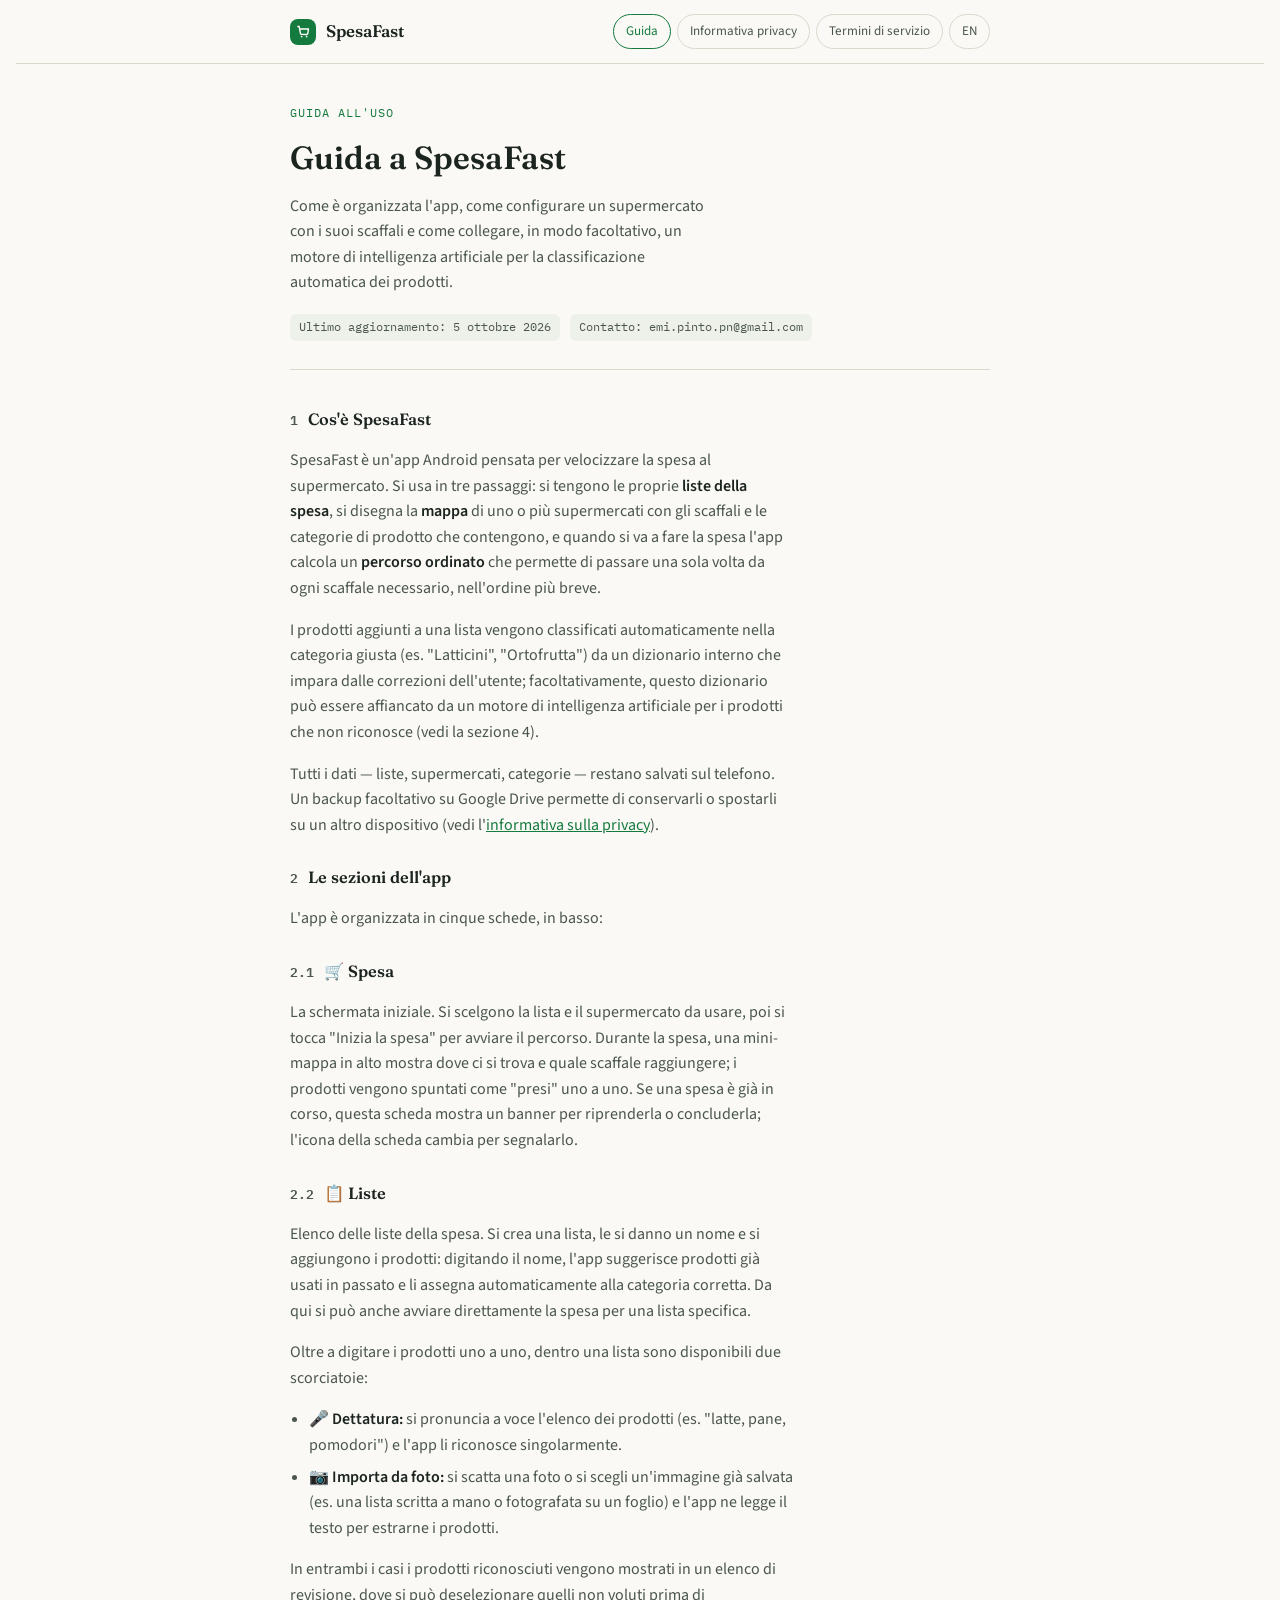
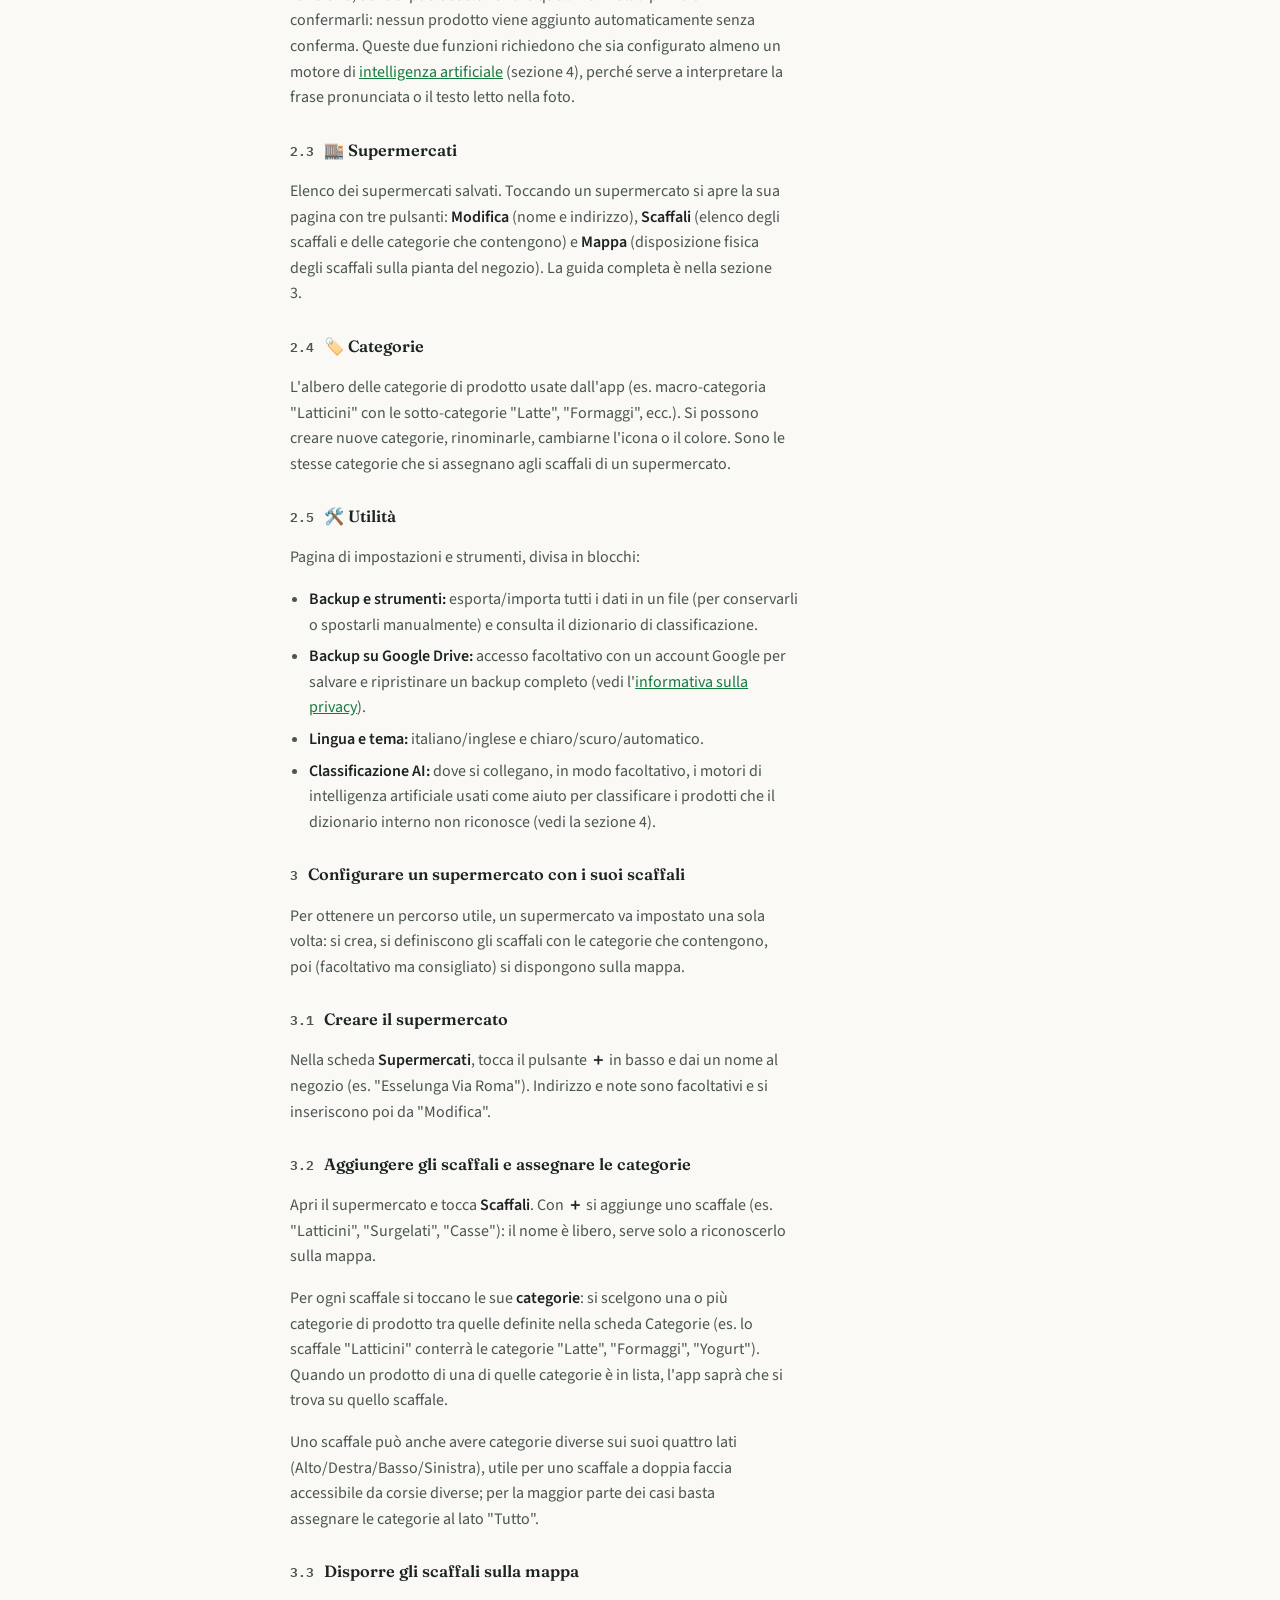
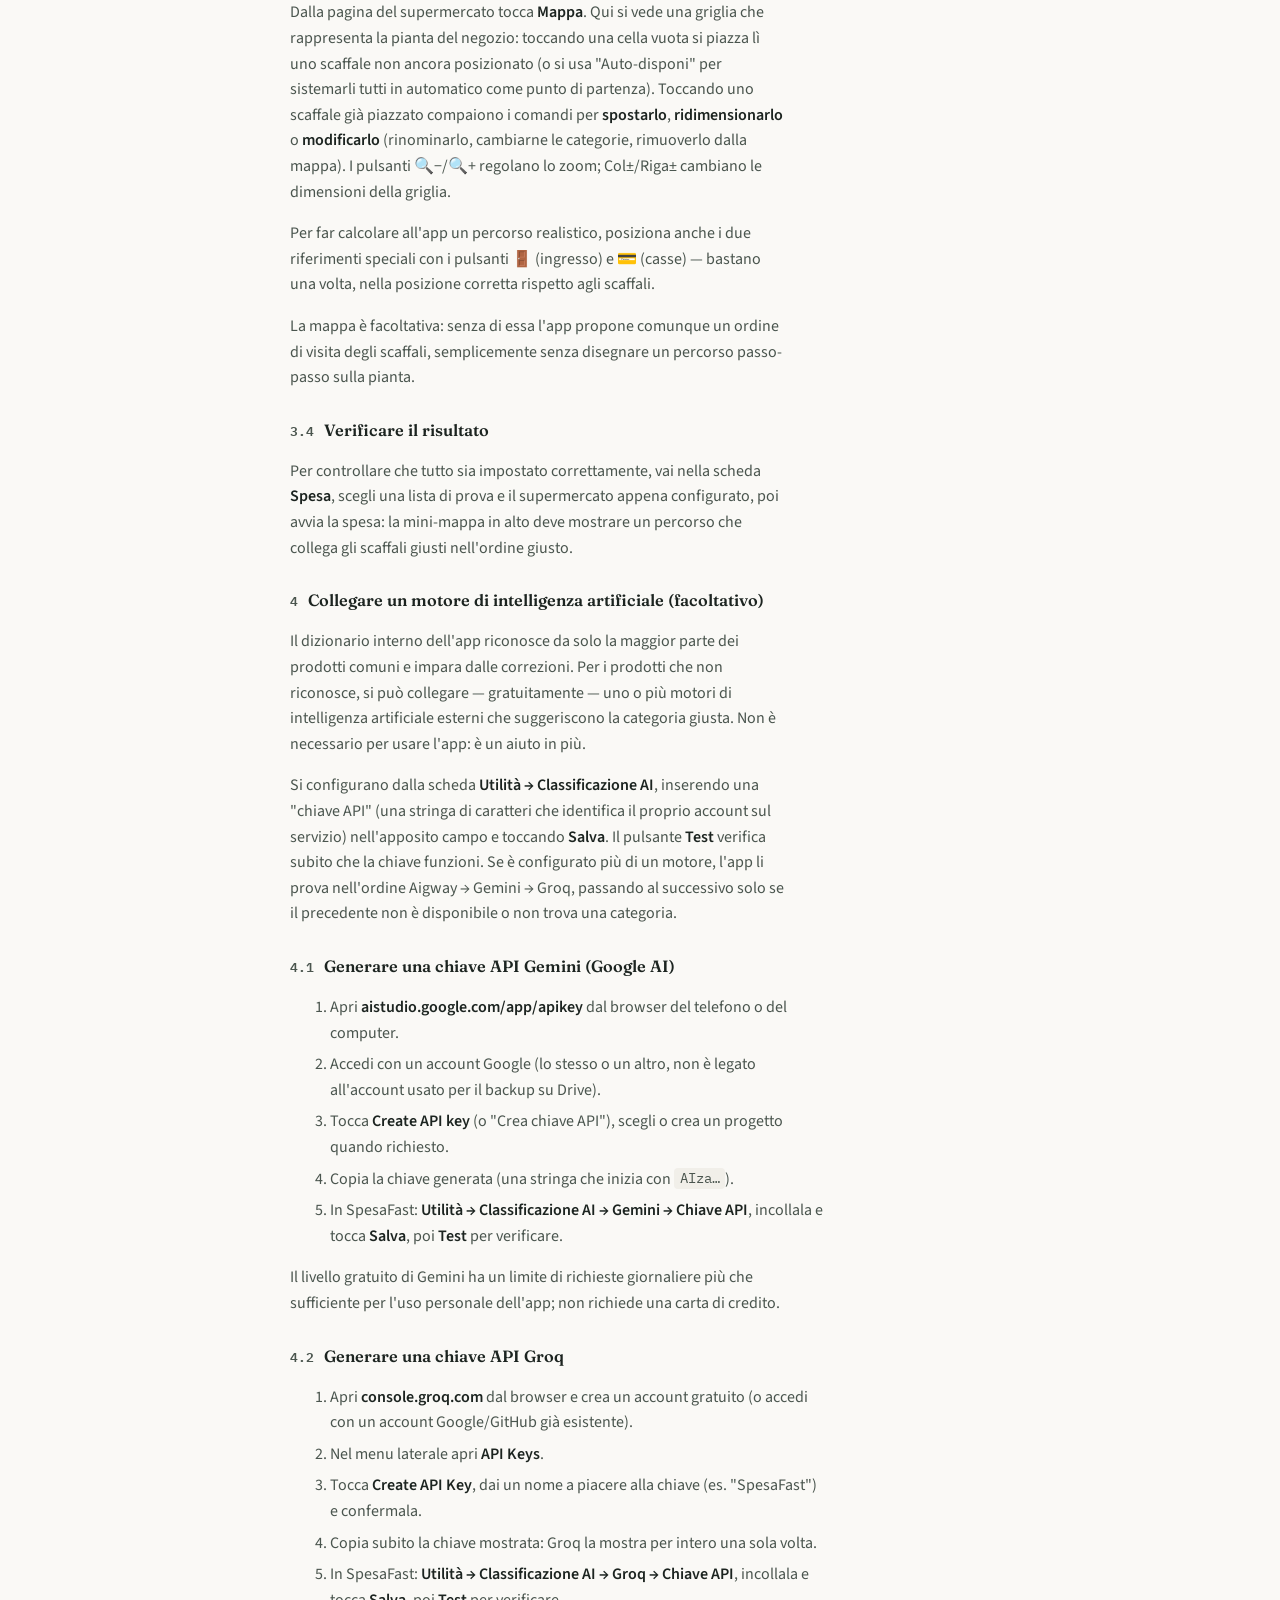
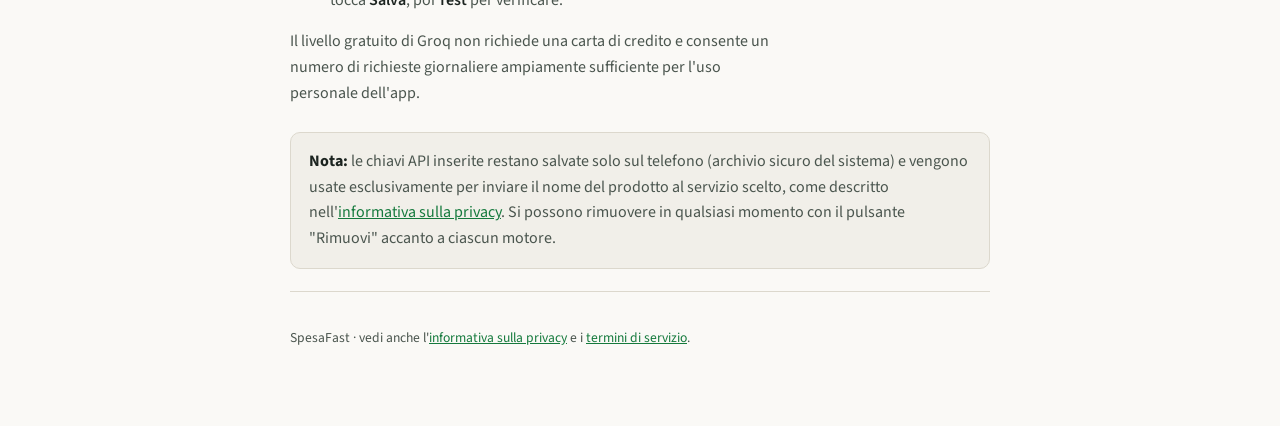
==== help.html @ c43d7022 "Aggiunta guida all'uso (IT/EN) e versioni inglesi di privacy e termini Guida con descrizione dell'ap" ====
<!doctype html>
<html lang="it">
<head>
<meta charset="utf-8">
<meta name="viewport" content="width=device-width, initial-scale=1">
<title>Guida — SpesaFast</title>
<link rel="preconnect" href="https://fonts.googleapis.com">
<link rel="preconnect" href="https://fonts.gstatic.com" crossorigin>
<link href="https://fonts.googleapis.com/css2?family=Fraunces:wght@500;600&family=Source+Sans+3:wght@400;600&family=IBM+Plex+Mono:wght@400;500&display=swap" rel="stylesheet">
<link rel="stylesheet" href="style.css">
</head>
<body>

<header class="top">
  <div class="wrap">
    <a class="brand" href="index.html">
      <span class="mark">
        <svg viewBox="0 0 24 24" fill="none" stroke="#fff" stroke-width="2.2" stroke-linecap="round" stroke-linejoin="round">
          <circle cx="9" cy="20" r="1.4" fill="#fff" stroke="none"/>
          <circle cx="17" cy="20" r="1.4" fill="#fff" stroke="none"/>
          <path d="M3 4h2l2.2 11.2a1.8 1.8 0 0 0 1.8 1.5h8a1.8 1.8 0 0 0 1.77-1.48L20 8H6.2"/>
        </svg>
      </span>
      SpesaFast
    </a>
    <nav class="jump">
      <a href="help.html" aria-current="page">Guida</a>
      <a href="privacy.html">Informativa privacy</a>
      <a href="terms.html">Termini di servizio</a>
      <a href="en/help.html" lang="en">EN</a>
    </nav>
  </div>
</header>

<main class="wrap">

  <div class="masthead">
    <span class="eyebrow">Guida all'uso</span>
    <h1>Guida a SpesaFast</h1>
    <p>Come è organizzata l'app, come configurare un supermercato con i suoi scaffali e come collegare, in modo facoltativo, un motore di intelligenza artificiale per la classificazione automatica dei prodotti.</p>
    <div class="meta">
      <span class="chip">Ultimo aggiornamento: 5 ottobre 2026</span>
      <span class="chip">Contatto: emi.pinto.pn@gmail.com</span>
    </div>
  </div>

  <article class="clause">
    <h3><span class="n">1</span> Cos'è SpesaFast</h3>
    <p>SpesaFast è un'app Android pensata per velocizzare la spesa al supermercato. Si usa in tre passaggi: si tengono le proprie <strong>liste della spesa</strong>, si disegna la <strong>mappa</strong> di uno o più supermercati con gli scaffali e le categorie di prodotto che contengono, e quando si va a fare la spesa l'app calcola un <strong>percorso ordinato</strong> che permette di passare una sola volta da ogni scaffale necessario, nell'ordine più breve.</p>
    <p>I prodotti aggiunti a una lista vengono classificati automaticamente nella categoria giusta (es. "Latticini", "Ortofrutta") da un dizionario interno che impara dalle correzioni dell'utente; facoltativamente, questo dizionario può essere affiancato da un motore di intelligenza artificiale per i prodotti che non riconosce (vedi la sezione 4).</p>
    <p>Tutti i dati — liste, supermercati, categorie — restano salvati sul telefono. Un backup facoltativo su Google Drive permette di conservarli o spostarli su un altro dispositivo (vedi l'<a href="privacy.html">informativa sulla privacy</a>).</p>
  </article>

  <article class="clause">
    <h3><span class="n">2</span> Le sezioni dell'app</h3>
    <p>L'app è organizzata in cinque schede, in basso:</p>
  </article>

  <article class="clause">
    <h3><span class="n">2.1</span> 🛒 Spesa</h3>
    <p>La schermata iniziale. Si scelgono la lista e il supermercato da usare, poi si tocca "Inizia la spesa" per avviare il percorso. Durante la spesa, una mini-mappa in alto mostra dove ci si trova e quale scaffale raggiungere; i prodotti vengono spuntati come "presi" uno a uno. Se una spesa è già in corso, questa scheda mostra un banner per riprenderla o concluderla; l'icona della scheda cambia per segnalarlo.</p>
  </article>

  <article class="clause">
    <h3><span class="n">2.2</span> 📋 Liste</h3>
    <p>Elenco delle liste della spesa. Si crea una lista, le si danno un nome e si aggiungono i prodotti: digitando il nome, l'app suggerisce prodotti già usati in passato e li assegna automaticamente alla categoria corretta. Da qui si può anche avviare direttamente la spesa per una lista specifica.</p>
    <p>Oltre a digitare i prodotti uno a uno, dentro una lista sono disponibili due scorciatoie:</p>
    <ul>
      <li><strong>🎤 Dettatura:</strong> si pronuncia a voce l'elenco dei prodotti (es. "latte, pane, pomodori") e l'app li riconosce singolarmente.</li>
      <li><strong>📷 Importa da foto:</strong> si scatta una foto o si scegli un'immagine già salvata (es. una lista scritta a mano o fotografata su un foglio) e l'app ne legge il testo per estrarne i prodotti.</li>
    </ul>
    <p>In entrambi i casi i prodotti riconosciuti vengono mostrati in un elenco di revisione, dove si può deselezionare quelli non voluti prima di confermarli: nessun prodotto viene aggiunto automaticamente senza conferma. Queste due funzioni richiedono che sia configurato almeno un motore di <a href="help.html#ai">intelligenza artificiale</a> (sezione 4), perché serve a interpretare la frase pronunciata o il testo letto nella foto.</p>
  </article>

  <article class="clause">
    <h3><span class="n">2.3</span> 🏬 Supermercati</h3>
    <p>Elenco dei supermercati salvati. Toccando un supermercato si apre la sua pagina con tre pulsanti: <strong>Modifica</strong> (nome e indirizzo), <strong>Scaffali</strong> (elenco degli scaffali e delle categorie che contengono) e <strong>Mappa</strong> (disposizione fisica degli scaffali sulla pianta del negozio). La guida completa è nella sezione 3.</p>
  </article>

  <article class="clause">
    <h3><span class="n">2.4</span> 🏷️ Categorie</h3>
    <p>L'albero delle categorie di prodotto usate dall'app (es. macro-categoria "Latticini" con le sotto-categorie "Latte", "Formaggi", ecc.). Si possono creare nuove categorie, rinominarle, cambiarne l'icona o il colore. Sono le stesse categorie che si assegnano agli scaffali di un supermercato.</p>
  </article>

  <article class="clause">
    <h3><span class="n">2.5</span> 🛠️ Utilità</h3>
    <p>Pagina di impostazioni e strumenti, divisa in blocchi:</p>
    <ul>
      <li><strong>Backup e strumenti:</strong> esporta/importa tutti i dati in un file (per conservarli o spostarli manualmente) e consulta il dizionario di classificazione.</li>
      <li><strong>Backup su Google Drive:</strong> accesso facoltativo con un account Google per salvare e ripristinare un backup completo (vedi l'<a href="privacy.html">informativa sulla privacy</a>).</li>
      <li><strong>Lingua e tema:</strong> italiano/inglese e chiaro/scuro/automatico.</li>
      <li><strong>Classificazione AI:</strong> dove si collegano, in modo facoltativo, i motori di intelligenza artificiale usati come aiuto per classificare i prodotti che il dizionario interno non riconosce (vedi la sezione 4).</li>
    </ul>
  </article>

  <article class="clause">
    <h3><span class="n">3</span> Configurare un supermercato con i suoi scaffali</h3>
    <p>Per ottenere un percorso utile, un supermercato va impostato una sola volta: si crea, si definiscono gli scaffali con le categorie che contengono, poi (facoltativo ma consigliato) si dispongono sulla mappa.</p>
  </article>

  <article class="clause">
    <h3><span class="n">3.1</span> Creare il supermercato</h3>
    <p>Nella scheda <strong>Supermercati</strong>, tocca il pulsante <strong>＋</strong> in basso e dai un nome al negozio (es. "Esselunga Via Roma"). Indirizzo e note sono facoltativi e si inseriscono poi da "Modifica".</p>
  </article>

  <article class="clause">
    <h3><span class="n">3.2</span> Aggiungere gli scaffali e assegnare le categorie</h3>
    <p>Apri il supermercato e tocca <strong>Scaffali</strong>. Con <strong>＋</strong> si aggiunge uno scaffale (es. "Latticini", "Surgelati", "Casse"): il nome è libero, serve solo a riconoscerlo sulla mappa.</p>
    <p>Per ogni scaffale si toccano le sue <strong>categorie</strong>: si scelgono una o più categorie di prodotto tra quelle definite nella scheda Categorie (es. lo scaffale "Latticini" conterrà le categorie "Latte", "Formaggi", "Yogurt"). Quando un prodotto di una di quelle categorie è in lista, l'app saprà che si trova su quello scaffale.</p>
    <p>Uno scaffale può anche avere categorie diverse sui suoi quattro lati (Alto/Destra/Basso/Sinistra), utile per uno scaffale a doppia faccia accessibile da corsie diverse; per la maggior parte dei casi basta assegnare le categorie al lato "Tutto".</p>
  </article>

  <article class="clause">
    <h3><span class="n">3.3</span> Disporre gli scaffali sulla mappa</h3>
    <p>Dalla pagina del supermercato tocca <strong>Mappa</strong>. Qui si vede una griglia che rappresenta la pianta del negozio: toccando una cella vuota si piazza lì uno scaffale non ancora posizionato (o si usa "Auto-disponi" per sistemarli tutti in automatico come punto di partenza). Toccando uno scaffale già piazzato compaiono i comandi per <strong>spostarlo</strong>, <strong>ridimensionarlo</strong> o <strong>modificarlo</strong> (rinominarlo, cambiarne le categorie, rimuoverlo dalla mappa). I pulsanti 🔍−/🔍+ regolano lo zoom; Col±/Riga± cambiano le dimensioni della griglia.</p>
    <p>Per far calcolare all'app un percorso realistico, posiziona anche i due riferimenti speciali con i pulsanti 🚪 (ingresso) e 💳 (casse) — bastano una volta, nella posizione corretta rispetto agli scaffali.</p>
    <p>La mappa è facoltativa: senza di essa l'app propone comunque un ordine di visita degli scaffali, semplicemente senza disegnare un percorso passo-passo sulla pianta.</p>
  </article>

  <article class="clause">
    <h3><span class="n">3.4</span> Verificare il risultato</h3>
    <p>Per controllare che tutto sia impostato correttamente, vai nella scheda <strong>Spesa</strong>, scegli una lista di prova e il supermercato appena configurato, poi avvia la spesa: la mini-mappa in alto deve mostrare un percorso che collega gli scaffali giusti nell'ordine giusto.</p>
  </article>

  <article class="clause" id="ai">
    <h3><span class="n">4</span> Collegare un motore di intelligenza artificiale (facoltativo)</h3>
    <p>Il dizionario interno dell'app riconosce da solo la maggior parte dei prodotti comuni e impara dalle correzioni. Per i prodotti che non riconosce, si può collegare — gratuitamente — uno o più motori di intelligenza artificiale esterni che suggeriscono la categoria giusta. Non è necessario per usare l'app: è un aiuto in più.</p>
    <p>Si configurano dalla scheda <strong>Utilità → Classificazione AI</strong>, inserendo una "chiave API" (una stringa di caratteri che identifica il proprio account sul servizio) nell'apposito campo e toccando <strong>Salva</strong>. Il pulsante <strong>Test</strong> verifica subito che la chiave funzioni. Se è configurato più di un motore, l'app li prova nell'ordine Aigway → Gemini → Groq, passando al successivo solo se il precedente non è disponibile o non trova una categoria.</p>
  </article>

  <article class="clause">
    <h3><span class="n">4.1</span> Generare una chiave API Gemini (Google AI)</h3>
    <ol>
      <li>Apri <strong>aistudio.google.com/app/apikey</strong> dal browser del telefono o del computer.</li>
      <li>Accedi con un account Google (lo stesso o un altro, non è legato all'account usato per il backup su Drive).</li>
      <li>Tocca <strong>Create API key</strong> (o "Crea chiave API"), scegli o crea un progetto quando richiesto.</li>
      <li>Copia la chiave generata (una stringa che inizia con <code>AIza…</code>).</li>
      <li>In SpesaFast: <strong>Utilità → Classificazione AI → Gemini → Chiave API</strong>, incollala e tocca <strong>Salva</strong>, poi <strong>Test</strong> per verificare.</li>
    </ol>
    <p>Il livello gratuito di Gemini ha un limite di richieste giornaliere più che sufficiente per l'uso personale dell'app; non richiede una carta di credito.</p>
  </article>

  <article class="clause">
    <h3><span class="n">4.2</span> Generare una chiave API Groq</h3>
    <ol>
      <li>Apri <strong>console.groq.com</strong> dal browser e crea un account gratuito (o accedi con un account Google/GitHub già esistente).</li>
      <li>Nel menu laterale apri <strong>API Keys</strong>.</li>
      <li>Tocca <strong>Create API Key</strong>, dai un nome a piacere alla chiave (es. "SpesaFast") e confermala.</li>
      <li>Copia subito la chiave mostrata: Groq la mostra per intero una sola volta.</li>
      <li>In SpesaFast: <strong>Utilità → Classificazione AI → Groq → Chiave API</strong>, incollala e tocca <strong>Salva</strong>, poi <strong>Test</strong> per verificare.</li>
    </ol>
    <p>Il livello gratuito di Groq non richiede una carta di credito e consente un numero di richieste giornaliere ampiamente sufficiente per l'uso personale dell'app.</p>
  </article>

  <div class="callout">
    <p><strong>Nota:</strong> le chiavi API inserite restano salvate solo sul telefono (archivio sicuro del sistema) e vengono usate esclusivamente per inviare il nome del prodotto al servizio scelto, come descritto nell'<a href="privacy.html">informativa sulla privacy</a>. Si possono rimuovere in qualsiasi momento con il pulsante "Rimuovi" accanto a ciascun motore.</p>
  </div>

  <footer class="page">
    <p>SpesaFast · vedi anche l'<a href="privacy.html">informativa sulla privacy</a> e i <a href="terms.html">termini di servizio</a>.</p>
  </footer>

</main>
</body>
</html>
---- style.css ----
:root{
  --ink:#1c2420;
  --ink-soft:#4a554e;
  --paper:#faf9f6;
  --paper-raised:#f1efe9;
  --rule:#dcd8cd;
  --accent:#157a3d;
  --accent-soft:#e4f1e8;
  --mono-chip:#eef0ea;
  --maxw:700px;
}
@media (prefers-color-scheme: dark){
  :root{
    --ink:#eef0ea;
    --ink-soft:#aab3a7;
    --paper:#15180f;
    --paper-raised:#1d2217;
    --rule:#333a2c;
    --accent:#5fd089;
    --accent-soft:#1d2f22;
    --mono-chip:#1f2419;
  }
}
*{box-sizing:border-box;}
body{
  background:var(--paper);
  color:var(--ink);
  font-family:"Source Sans 3", -apple-system, "Segoe UI", sans-serif;
  font-size:16px;
  line-height:1.6;
  margin:0;
  padding-inline:16px;
}
h1,h2,h3{
  font-family:"Fraunces", Georgia, serif;
  font-weight:600;
  color:var(--ink);
  margin:0;
}
.wrap{max-width:var(--maxw); margin-inline:auto;}

header.top{
  position:sticky; top:0;
  background:var(--paper);
  border-bottom:1px solid var(--rule);
  z-index:5;
}
header.top .wrap{
  display:flex; align-items:center; justify-content:space-between;
  gap:12px; padding-block:14px; flex-wrap:wrap;
}
.brand{display:flex; align-items:center; gap:10px; font-family:"Fraunces",serif; font-weight:600; font-size:1.05rem; text-decoration:none; color:var(--ink);}
.brand .mark{
  width:26px; height:26px; border-radius:8px;
  background:var(--accent); flex:none;
  display:grid; place-items:center;
}
.brand .mark svg{width:15px; height:15px;}
nav.jump{display:flex; gap:6px; flex-wrap:wrap;}
nav.jump a{
  font-size:.82rem; padding:6px 12px; border-radius:999px;
  border:1px solid var(--rule); color:var(--ink-soft); text-decoration:none;
  white-space:nowrap;
}
nav.jump a:hover, nav.jump a[aria-current]{border-color:var(--accent); color:var(--accent);}

main{padding-block:40px 64px;}

.masthead{padding-block-end:28px; border-bottom:1px solid var(--rule); margin-block-end:36px;}
.masthead .eyebrow{
  font-family:"IBM Plex Mono", ui-monospace, monospace;
  font-size:.72rem; letter-spacing:.09em; text-transform:uppercase;
  color:var(--accent); margin-block-end:10px; display:block;
}
.masthead h1{font-size:2rem;}
.masthead p{color:var(--ink-soft); margin-block-start:10px; max-width:52ch;}
.meta{display:flex; gap:10px; flex-wrap:wrap; margin-block-start:18px;}
.chip{
  font-family:"IBM Plex Mono", ui-monospace, monospace;
  font-size:.74rem; background:var(--mono-chip); color:var(--ink-soft);
  border-radius:6px; padding:4px 9px;
}

article.clause{margin-block-end:26px;}
article.clause h3{
  font-size:1.02rem; display:flex; gap:10px; align-items:baseline;
  margin-block-end:8px; font-family:"Fraunces",serif;
}
article.clause h3 .n{
  font-family:"IBM Plex Mono", ui-monospace, monospace;
  color:var(--ink-soft); font-size:.82rem; flex:none;
}
article.clause p, article.clause li{color:var(--ink-soft); max-width:62ch;}
article.clause p + p{margin-block-start:10px;}
article.clause ul{margin:8px 0 0; padding-inline-start:1.2em;}
article.clause li + li{margin-block-start:6px;}
article.clause strong{color:var(--ink); font-weight:600;}
article.clause code{
  font-family:"IBM Plex Mono", ui-monospace, monospace; font-size:.88em;
  background:var(--paper-raised); padding:.1em .4em; border-radius:4px;
}

.callout{
  border:1px solid var(--rule); background:var(--paper-raised);
  border-radius:10px; padding:16px 18px; margin-block:22px;
}
.callout p{color:var(--ink-soft); margin:0; max-width:none;}
.callout strong{color:var(--ink);}

footer.page{
  border-top:1px solid var(--rule); padding-block-start:22px;
  color:var(--ink-soft); font-size:.85rem;
}
footer.page a{color:var(--accent);}

a{color:var(--accent);}

@media (max-width:520px){
  header.top .wrap{flex-direction:column; align-items:flex-start; gap:10px;}
  .masthead h1{font-size:1.6rem;}
}
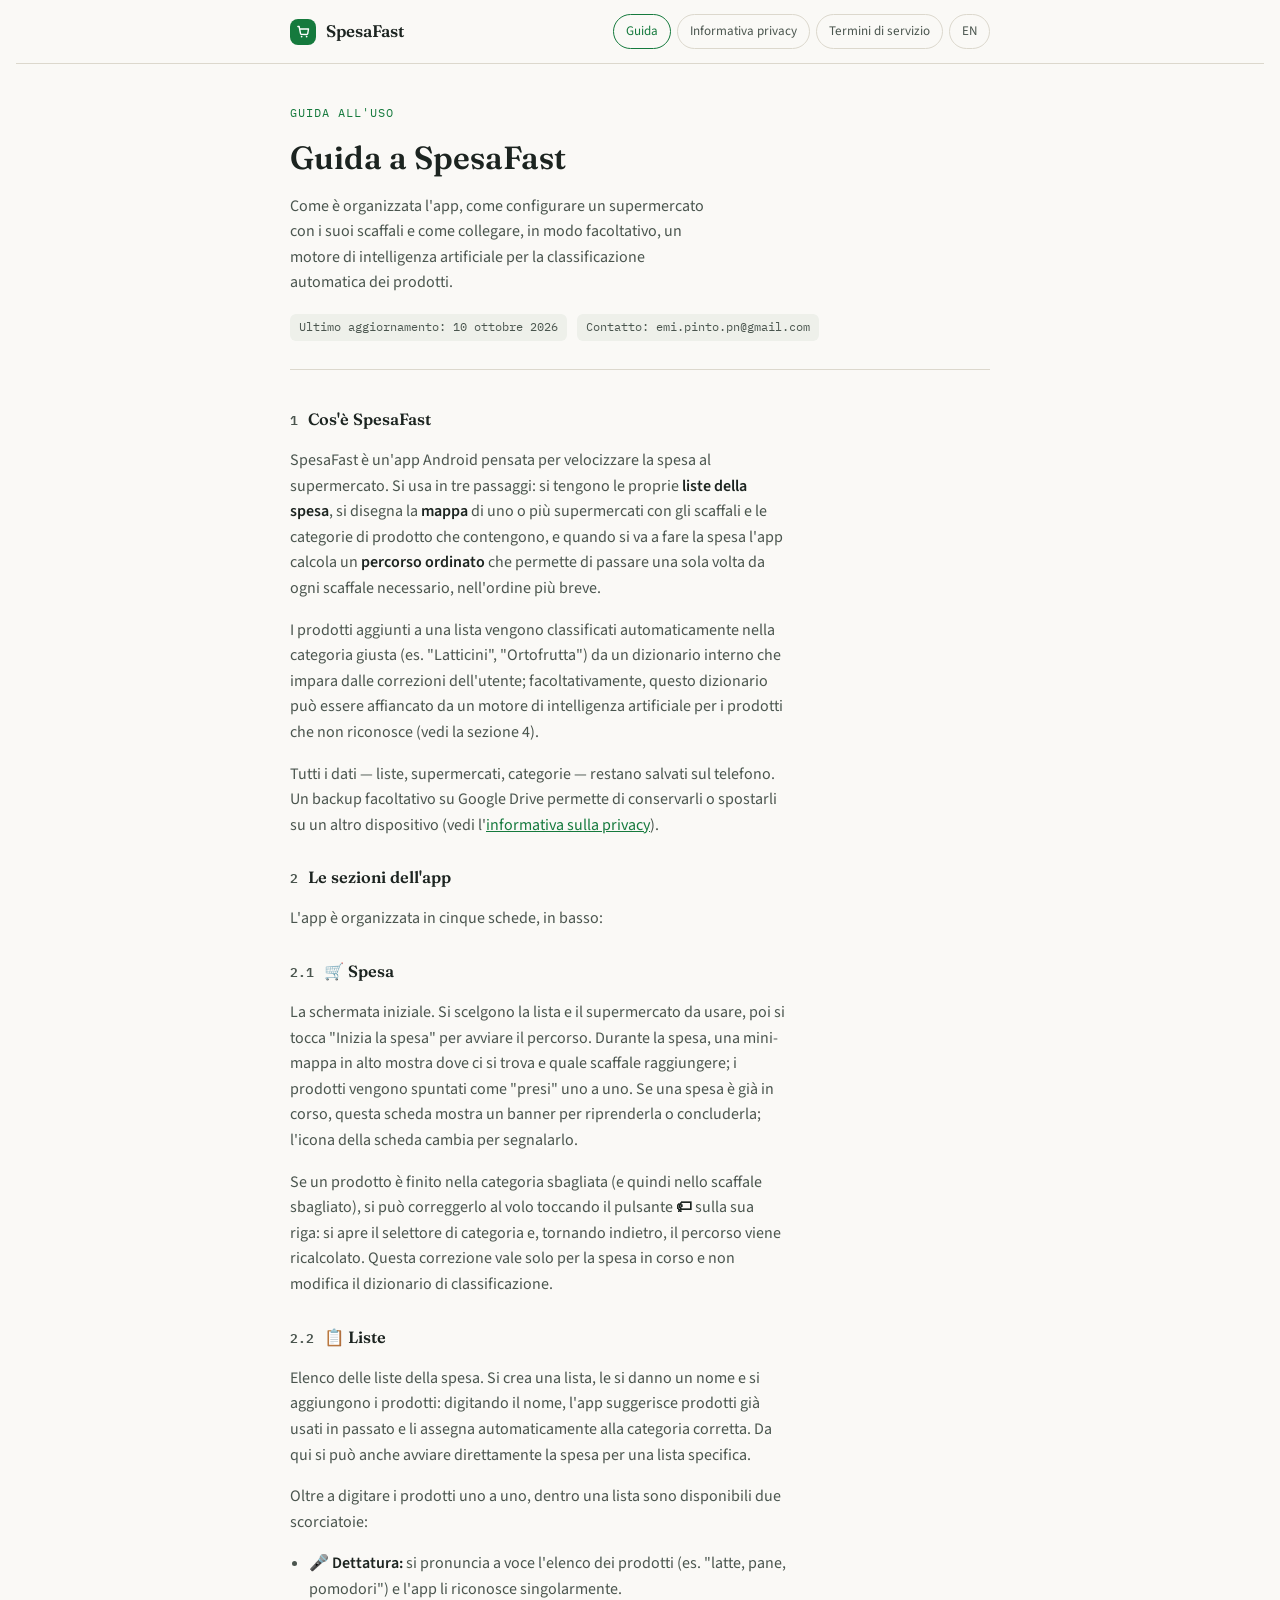
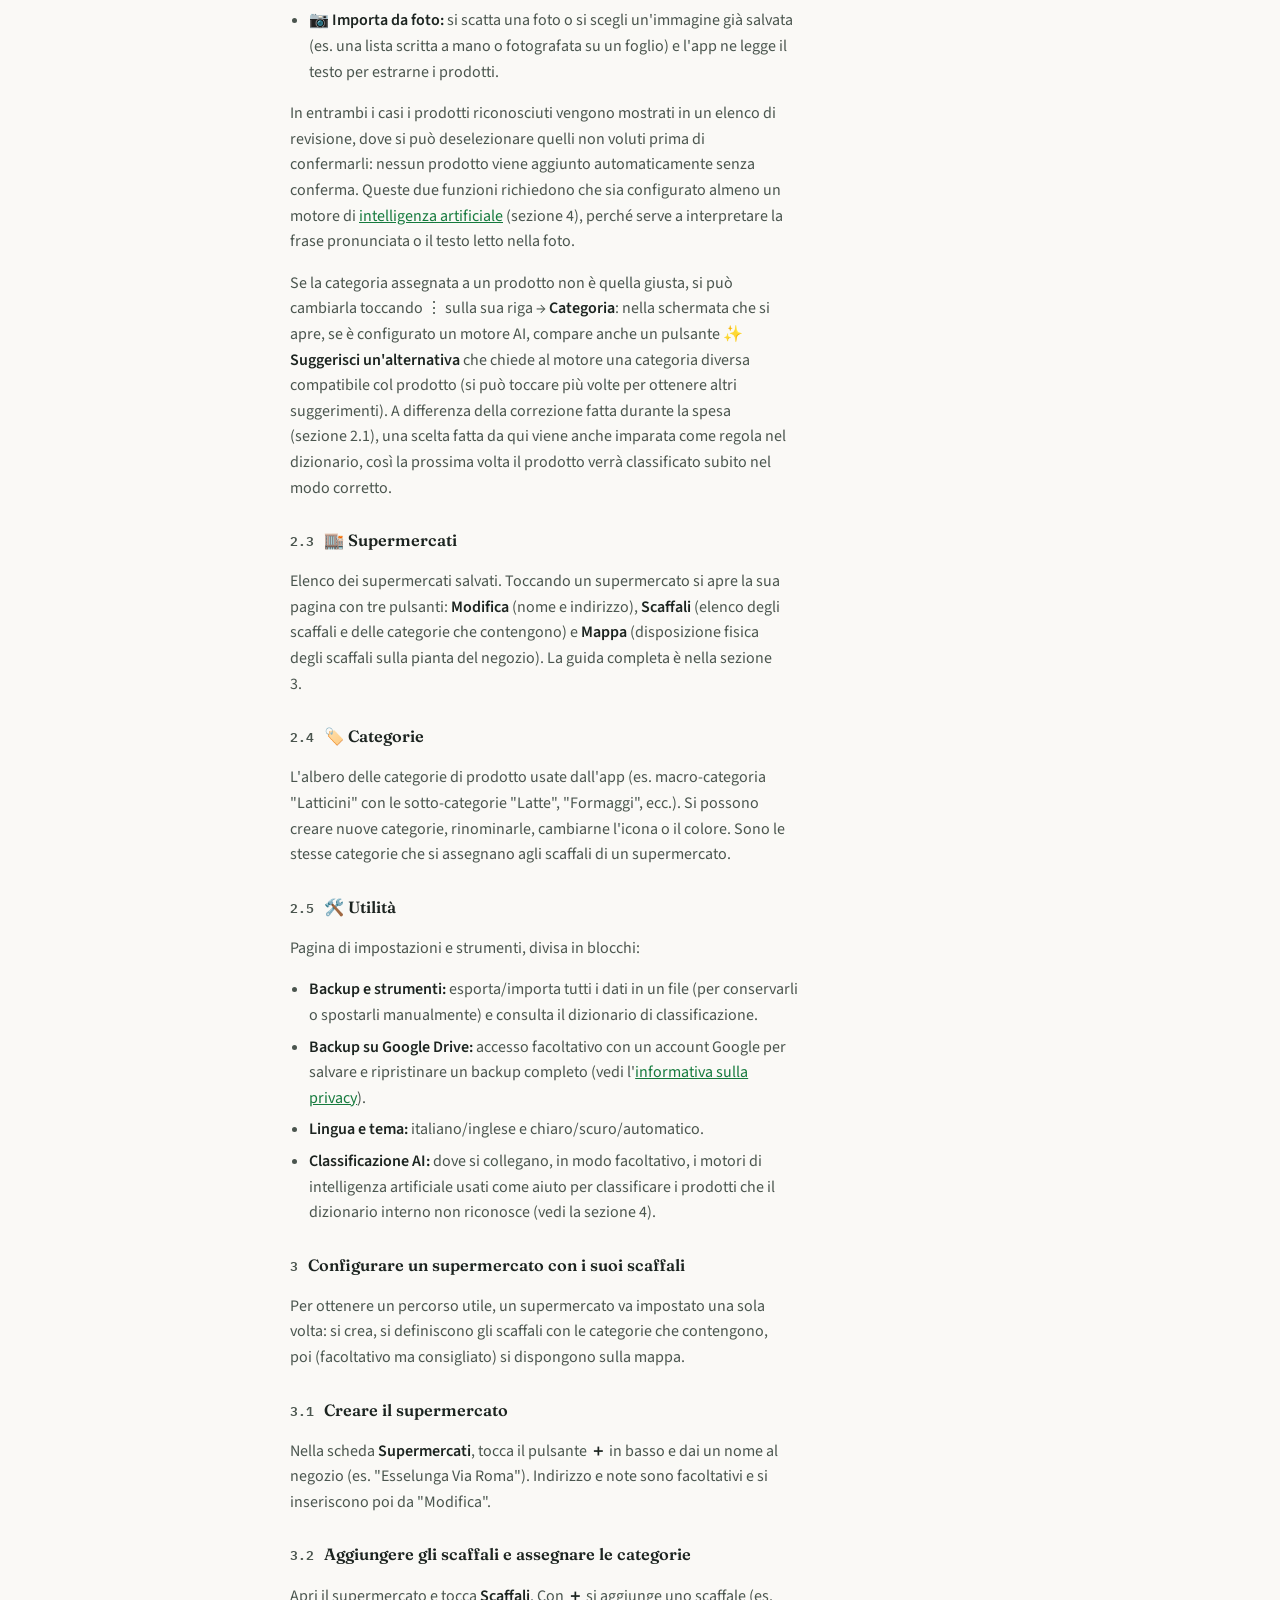
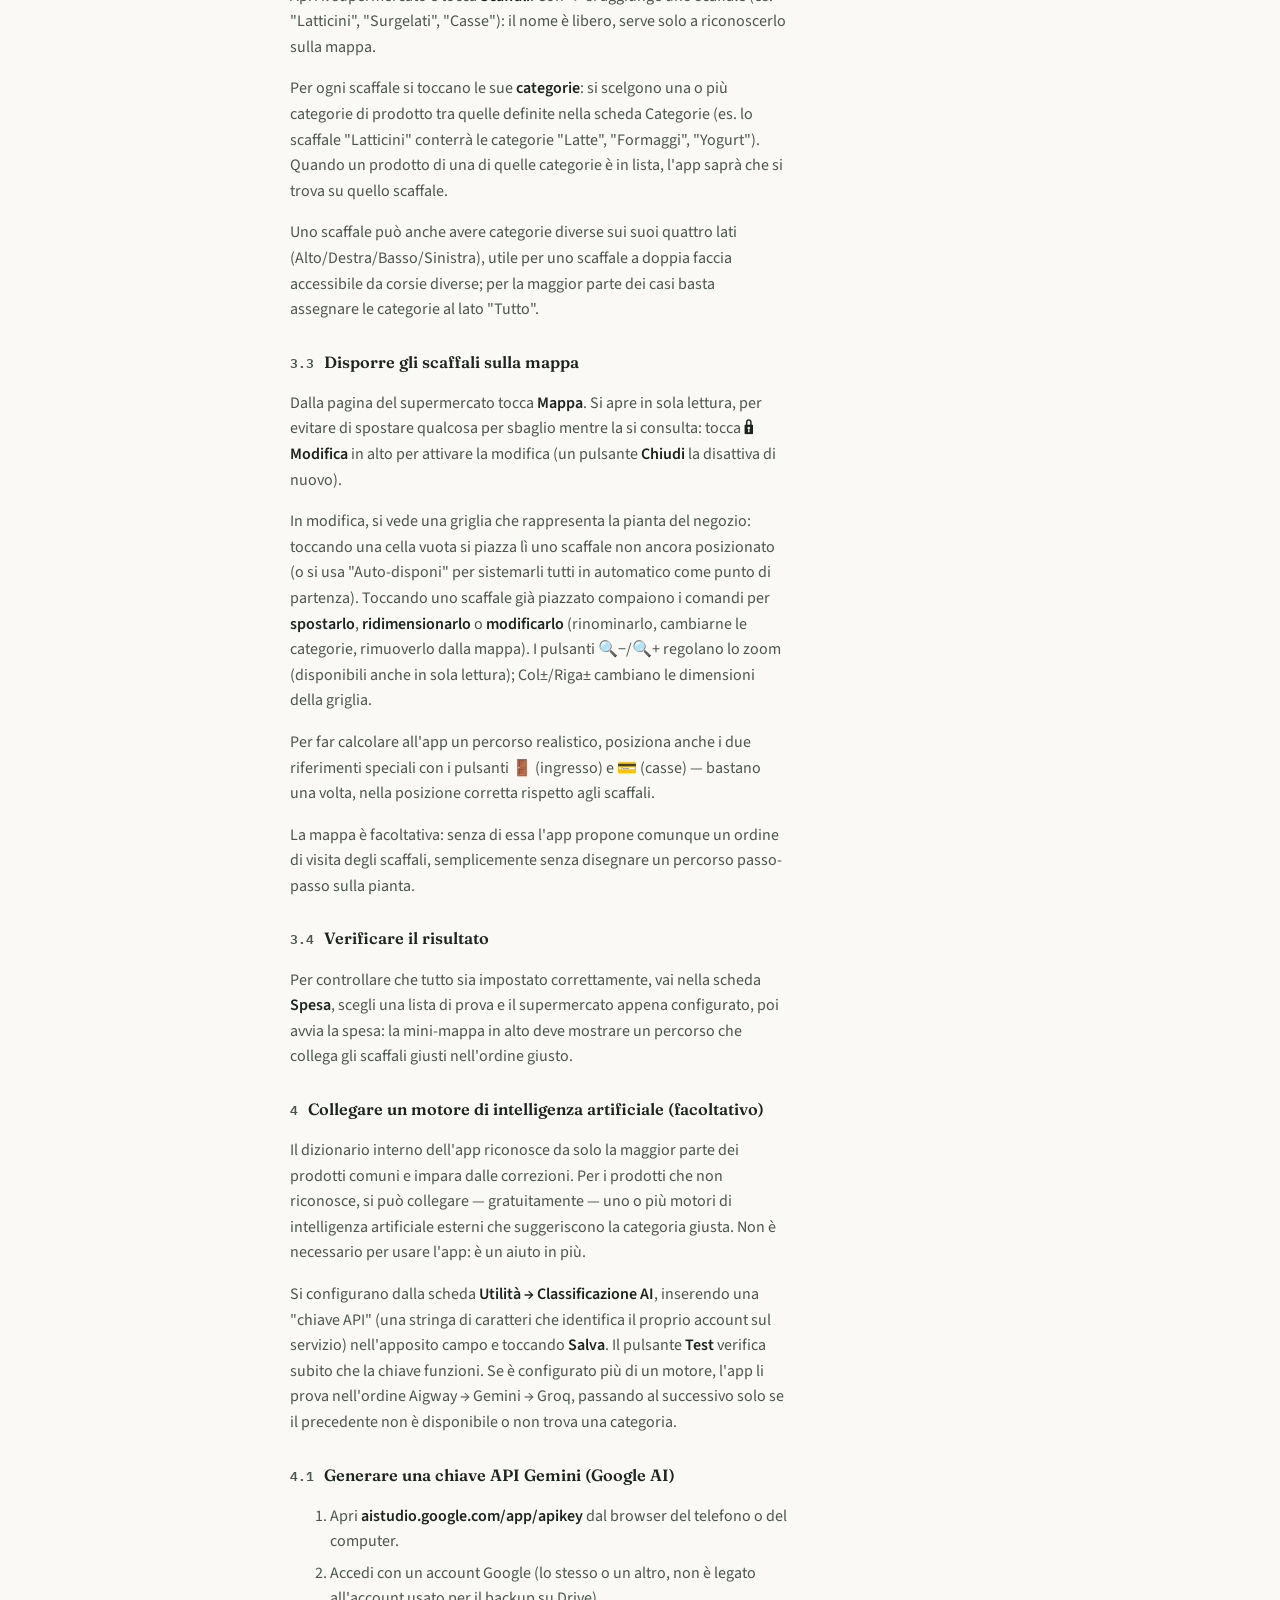
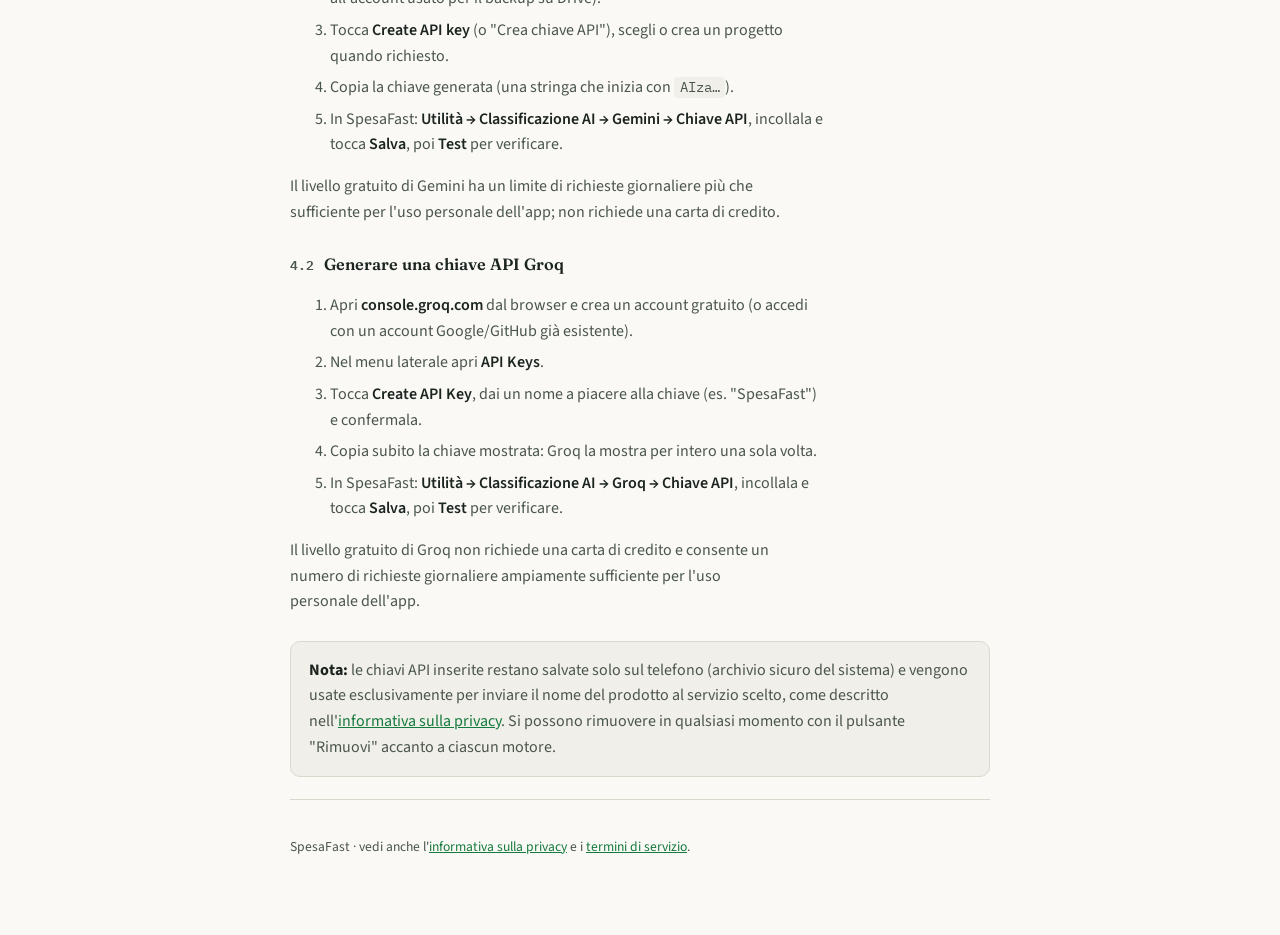
==== commit 93f8a7a5: "Aggiorna la guida con le ultime novità dell'app Mappa in sola lettura con pulsante Modifica, correzi" ====
--- a/help.html
+++ b/help.html
@@ -39,7 +39,7 @@
     <h1>Guida a SpesaFast</h1>
     <p>Come è organizzata l'app, come configurare un supermercato con i suoi scaffali e come collegare, in modo facoltativo, un motore di intelligenza artificiale per la classificazione automatica dei prodotti.</p>
     <div class="meta">
-      <span class="chip">Ultimo aggiornamento: 5 ottobre 2026</span>
+      <span class="chip">Ultimo aggiornamento: 10 ottobre 2026</span>
       <span class="chip">Contatto: emi.pinto.pn@gmail.com</span>
     </div>
   </div>
@@ -59,6 +59,7 @@
   <article class="clause">
     <h3><span class="n">2.1</span> 🛒 Spesa</h3>
     <p>La schermata iniziale. Si scelgono la lista e il supermercato da usare, poi si tocca "Inizia la spesa" per avviare il percorso. Durante la spesa, una mini-mappa in alto mostra dove ci si trova e quale scaffale raggiungere; i prodotti vengono spuntati come "presi" uno a uno. Se una spesa è già in corso, questa scheda mostra un banner per riprenderla o concluderla; l'icona della scheda cambia per segnalarlo.</p>
+    <p>Se un prodotto è finito nella categoria sbagliata (e quindi nello scaffale sbagliato), si può correggerlo al volo toccando il pulsante <strong>🏷</strong> sulla sua riga: si apre il selettore di categoria e, tornando indietro, il percorso viene ricalcolato. Questa correzione vale solo per la spesa in corso e non modifica il dizionario di classificazione.</p>
   </article>
 
   <article class="clause">
@@ -70,6 +71,7 @@
       <li><strong>📷 Importa da foto:</strong> si scatta una foto o si scegli un'immagine già salvata (es. una lista scritta a mano o fotografata su un foglio) e l'app ne legge il testo per estrarne i prodotti.</li>
     </ul>
     <p>In entrambi i casi i prodotti riconosciuti vengono mostrati in un elenco di revisione, dove si può deselezionare quelli non voluti prima di confermarli: nessun prodotto viene aggiunto automaticamente senza conferma. Queste due funzioni richiedono che sia configurato almeno un motore di <a href="help.html#ai">intelligenza artificiale</a> (sezione 4), perché serve a interpretare la frase pronunciata o il testo letto nella foto.</p>
+    <p>Se la categoria assegnata a un prodotto non è quella giusta, si può cambiarla toccando ⋮ sulla sua riga → <strong>Categoria</strong>: nella schermata che si apre, se è configurato un motore AI, compare anche un pulsante <strong>✨ Suggerisci un'alternativa</strong> che chiede al motore una categoria diversa compatibile col prodotto (si può toccare più volte per ottenere altri suggerimenti). A differenza della correzione fatta durante la spesa (sezione 2.1), una scelta fatta da qui viene anche imparata come regola nel dizionario, così la prossima volta il prodotto verrà classificato subito nel modo corretto.</p>
   </article>
 
   <article class="clause">
@@ -112,7 +114,8 @@
 
   <article class="clause">
     <h3><span class="n">3.3</span> Disporre gli scaffali sulla mappa</h3>
-    <p>Dalla pagina del supermercato tocca <strong>Mappa</strong>. Qui si vede una griglia che rappresenta la pianta del negozio: toccando una cella vuota si piazza lì uno scaffale non ancora posizionato (o si usa "Auto-disponi" per sistemarli tutti in automatico come punto di partenza). Toccando uno scaffale già piazzato compaiono i comandi per <strong>spostarlo</strong>, <strong>ridimensionarlo</strong> o <strong>modificarlo</strong> (rinominarlo, cambiarne le categorie, rimuoverlo dalla mappa). I pulsanti 🔍−/🔍+ regolano lo zoom; Col±/Riga± cambiano le dimensioni della griglia.</p>
+    <p>Dalla pagina del supermercato tocca <strong>Mappa</strong>. Si apre in sola lettura, per evitare di spostare qualcosa per sbaglio mentre la si consulta: tocca <strong>🔒 Modifica</strong> in alto per attivare la modifica (un pulsante <strong>Chiudi</strong> la disattiva di nuovo).</p>
+    <p>In modifica, si vede una griglia che rappresenta la pianta del negozio: toccando una cella vuota si piazza lì uno scaffale non ancora posizionato (o si usa "Auto-disponi" per sistemarli tutti in automatico come punto di partenza). Toccando uno scaffale già piazzato compaiono i comandi per <strong>spostarlo</strong>, <strong>ridimensionarlo</strong> o <strong>modificarlo</strong> (rinominarlo, cambiarne le categorie, rimuoverlo dalla mappa). I pulsanti 🔍−/🔍+ regolano lo zoom (disponibili anche in sola lettura); Col±/Riga± cambiano le dimensioni della griglia.</p>
     <p>Per far calcolare all'app un percorso realistico, posiziona anche i due riferimenti speciali con i pulsanti 🚪 (ingresso) e 💳 (casse) — bastano una volta, nella posizione corretta rispetto agli scaffali.</p>
     <p>La mappa è facoltativa: senza di essa l'app propone comunque un ordine di visita degli scaffali, semplicemente senza disegnare un percorso passo-passo sulla pianta.</p>
   </article>
